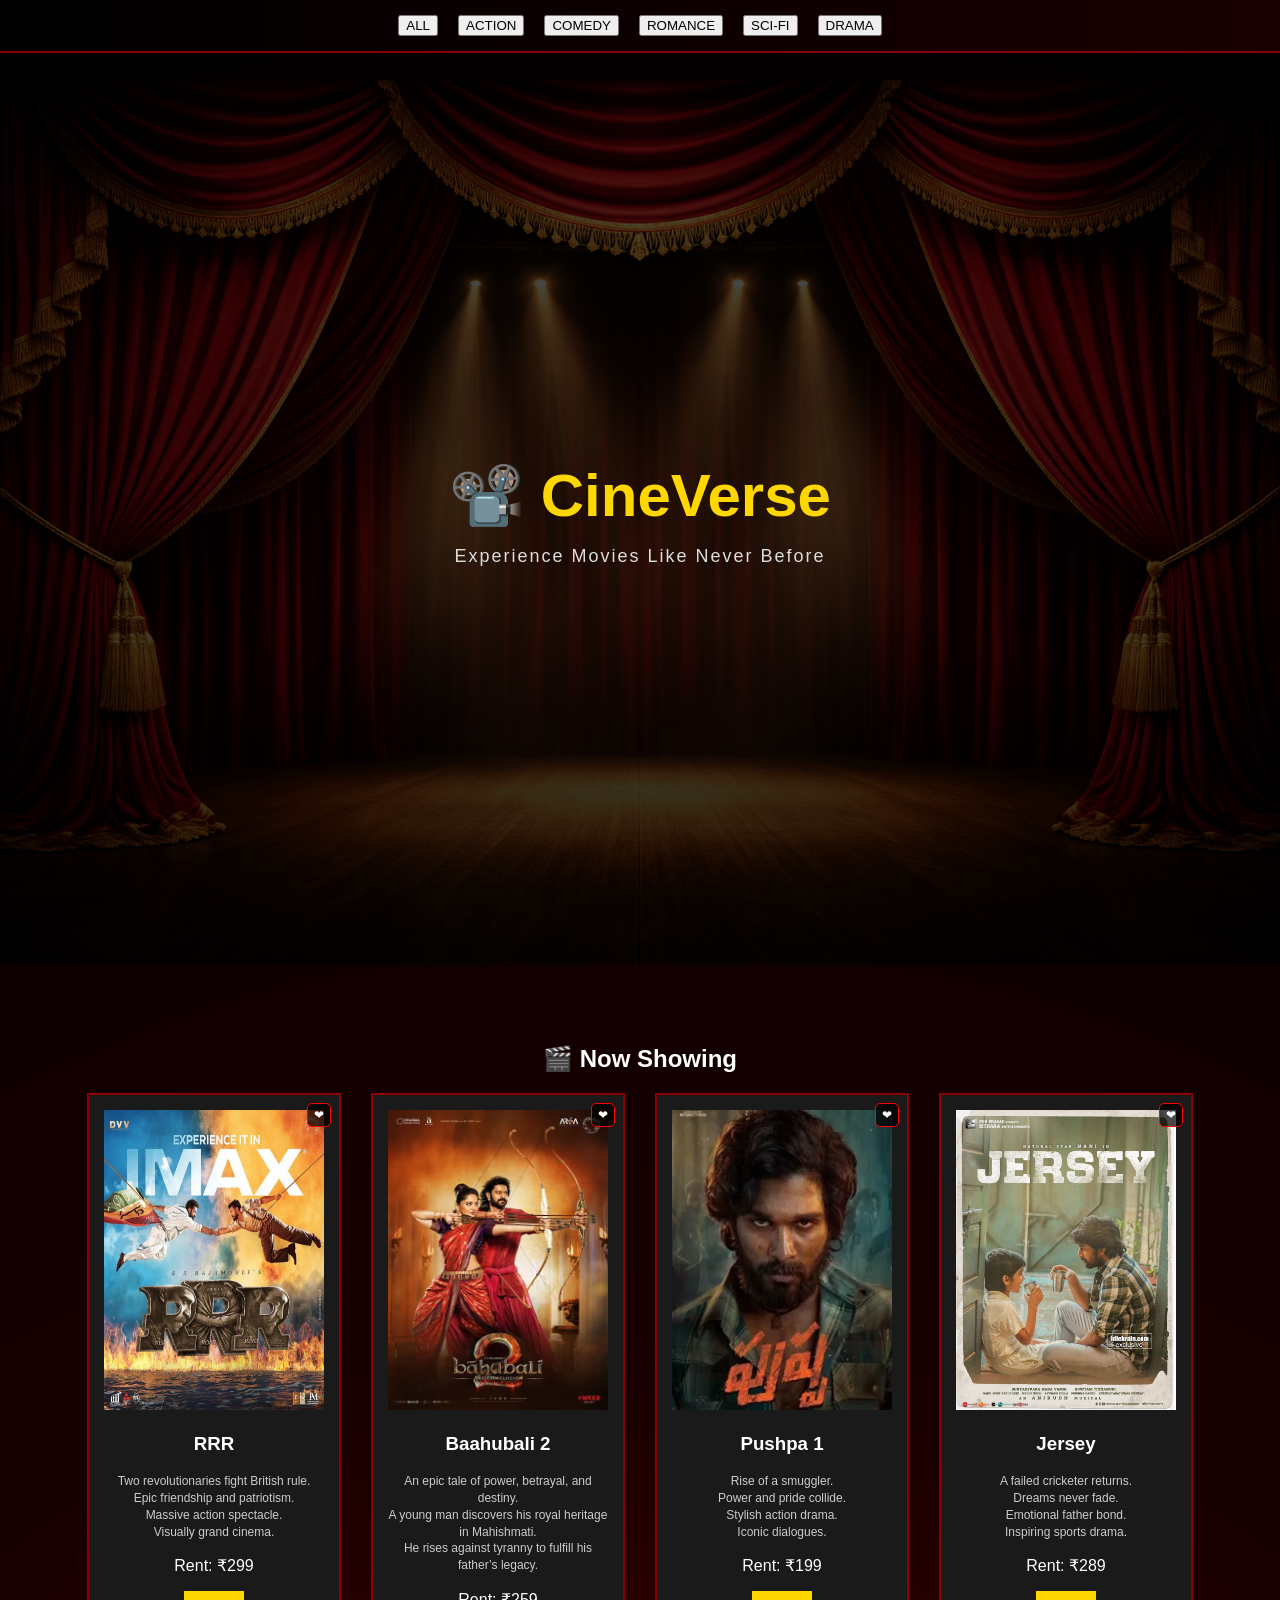
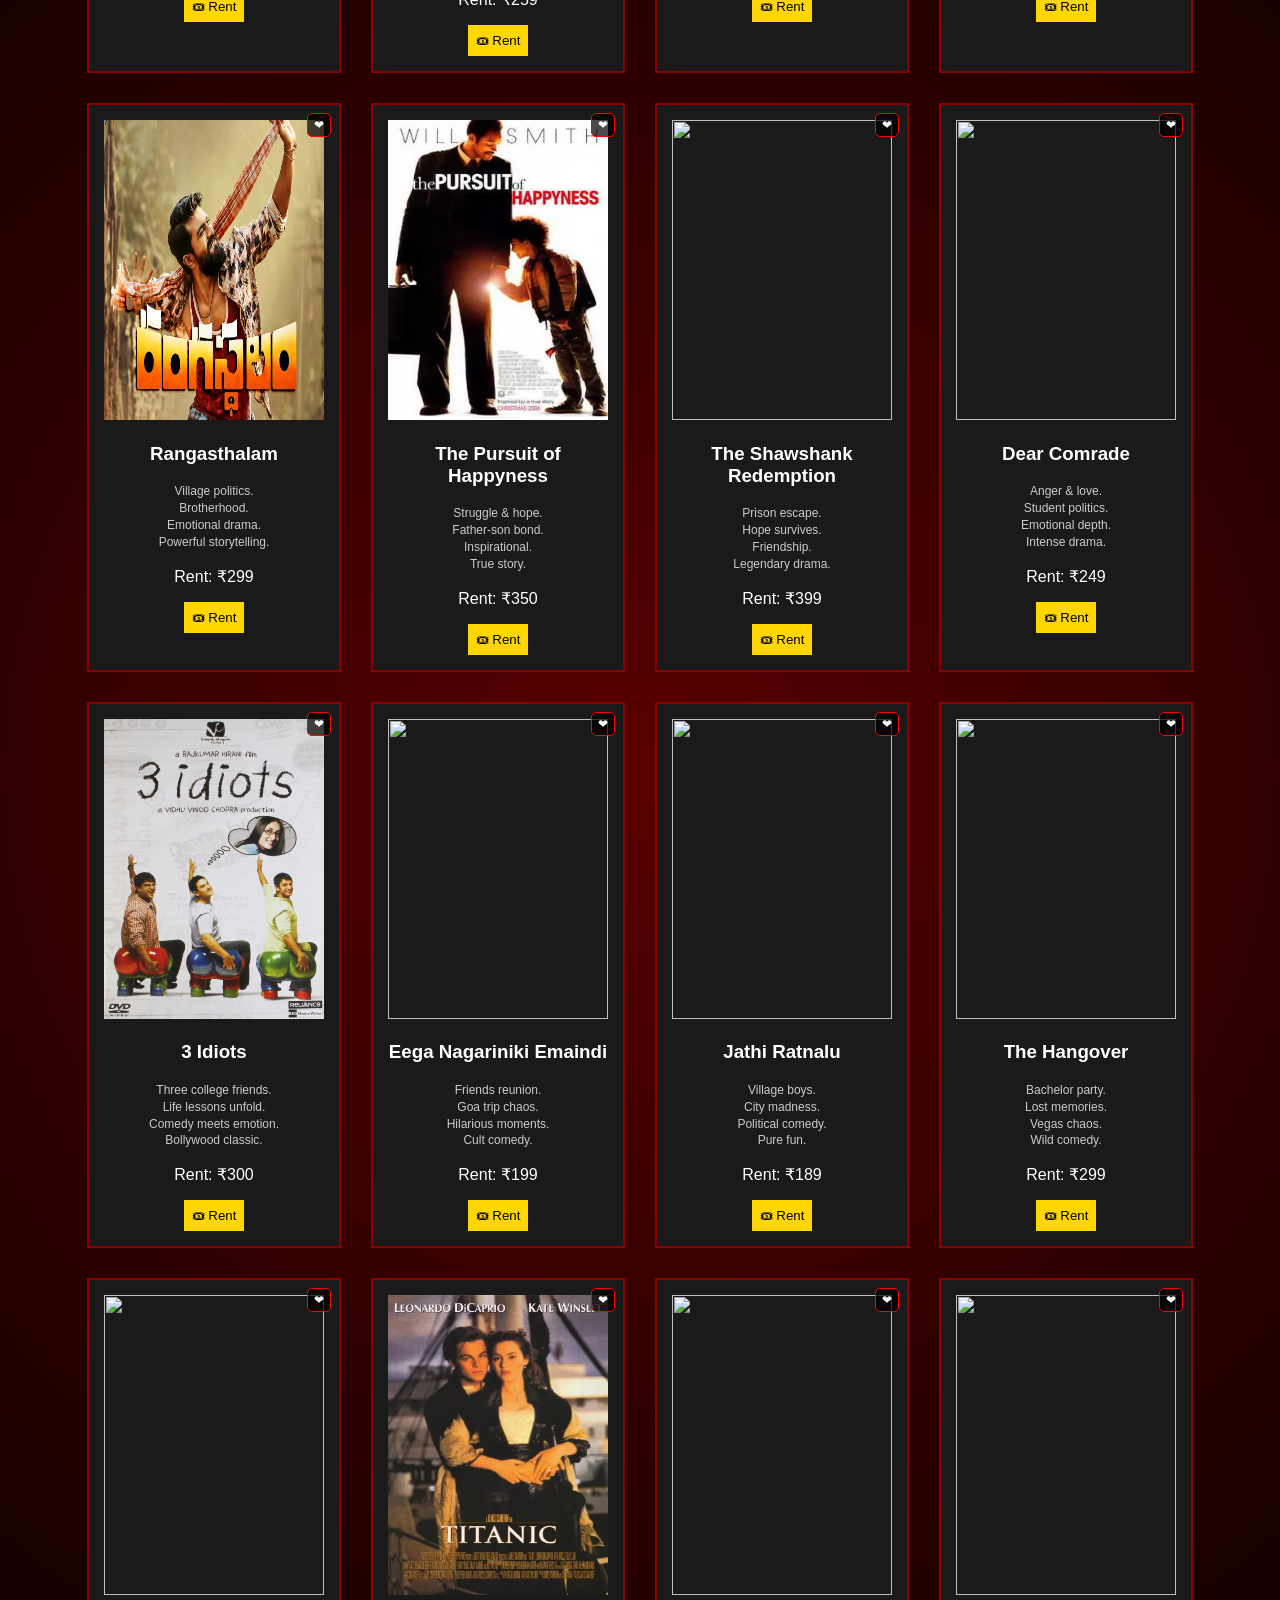
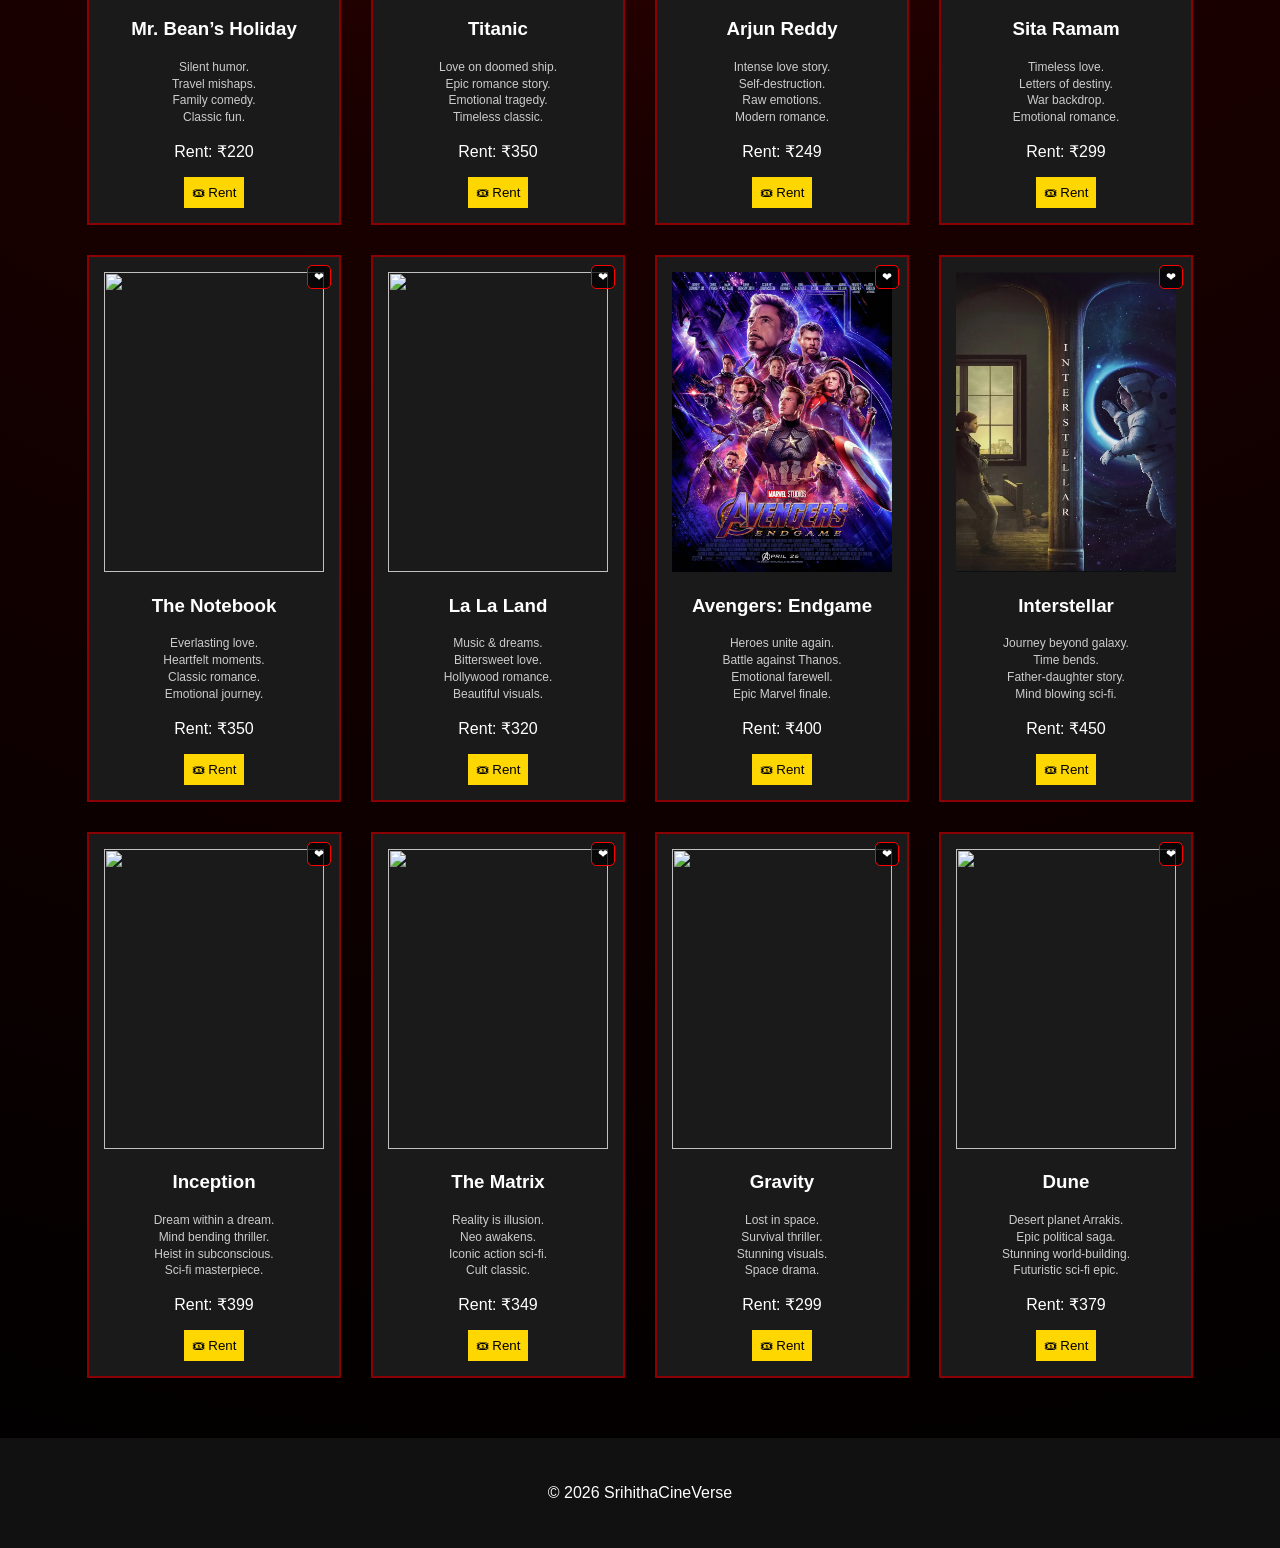
==== index.html @ cc837c57 "Add files via upload" ====
<!DOCTYPE html>
<html>
<head>
    <title>CineVerse Movie Library</title>
    <meta name="viewport" content="width=device-width, initial-scale=1.0">
    <link rel="stylesheet" href="style.css">
</head>

<body>

 <header class="main-header">
    <nav class="navbar">
        <button onclick="filterMovies('all')">ALL</button>
        <button onclick="filterMovies('action')">ACTION</button>
        <button onclick="filterMovies('comedy')">COMEDY</button>
        <button onclick="filterMovies('romance')">ROMANCE</button>
        <button onclick="filterMovies('scifi')">SCI-FI</button>
        <button onclick="filterMovies('drama')">DRAMA</button>
    </nav>
</header>

<!-- HERO -->
<section class="hero">

    <div class="hero-content">
        <h1 class="hero-logo">📽️ CineVerse</h1>
        <p class="hero-tagline">Experience Movies Like Never Before</p>
    </div>

</section>

<!-- MOVIES -->
<section id="movies">
<h2>🎬 Now Showing</h2>

<div class="movie-container">

<!-- RRR -->
<div class="movie-card" data-genre="action">
<button class="wishlist-btn">❤</button>
<img src="rrr.jpg">
<h3>RRR</h3>
<div class="rating" data-rating="4.8"></div>
<p class="description">
Two revolutionaries fight British rule.<br>
Epic friendship and patriotism.<br>
Massive action spectacle.<br>
Visually grand cinema.
</p>
<p class="price">Rent: ₹299</p>
<button class="rent-btn">🎟 Rent</button>
</div>

<!-- Baahubali -->
<div class="movie-card" data-genre="action">
<button class="wishlist-btn">❤</button>
<img src="bahubali.jpg">
<h3>Baahubali 2</h3>
<div class="rating" data-rating="4.7"></div>
<p class="description">
An epic tale of power, betrayal, and destiny.<br>
A young man discovers his royal heritage in Mahishmati.<br>
He rises against tyranny to fulfill his father’s legacy.<br>
</p>
<p class="price">Rent: ₹259</p>
<button class="rent-btn">🎟 Rent</button>
</div>

<!-- Pushpa -->
<div class="movie-card" data-genre="action">
<button class="wishlist-btn">❤</button>
<img src="pushpa.jpg">
<h3>Pushpa 1</h3>
<div class="rating" data-rating="4.5"></div>
<p class="description">
Rise of a smuggler.<br>
Power and pride collide.<br>
Stylish action drama.<br>
Iconic dialogues.
</p>
<p class="price">Rent: ₹199</p>
<button class="rent-btn">🎟 Rent</button>
</div>

<!-- Jersey -->
<div class="movie-card" data-genre="drama">
<button class="wishlist-btn">❤</button>
<img src="jersey.jpg">
<h3>Jersey</h3>
<div class="rating" data-rating="4.6"></div>
<p class="description">
A failed cricketer returns.<br>
Dreams never fade.<br>
Emotional father bond.<br>
Inspiring sports drama.
</p>
<p class="price">Rent: ₹289</p>
<button class="rent-btn">🎟 Rent</button>
</div>

<!-- Rangasthalam -->
<div class="movie-card" data-genre="drama">
<button class="wishlist-btn">❤</button>
<img src="Rangasthalam.jpg">
<h3>Rangasthalam</h3>
<div class="rating" data-rating="4.7"></div>
<p class="description">Village politics.<br>Brotherhood.<br>Emotional drama.<br>Powerful storytelling.</p>
<p class="price">Rent: ₹299</p>
<button class="rent-btn">🎟 Rent</button>
</div>

<!-- The Pursuit of Happyness -->
<div class="movie-card" data-genre="drama">
<button class="wishlist-btn">❤</button>
<img src="pursuitofhappyness.jpg">
<h3>The Pursuit of Happyness</h3>
<div class="rating" data-rating="4.8"></div>
<p class="description">Struggle & hope.<br>Father-son bond.<br>Inspirational.<br>True story.</p>
<p class="price">Rent: ₹350</p>
<button class="rent-btn">🎟 Rent</button>
</div>

<!-- Shawshank Redemption -->
<div class="movie-card" data-genre="drama">
<button class="wishlist-btn">❤</button>
<img src="https://m.media-amazon.com/images/I/81nC0eFQ0TL._AC_SL1500_.jpg">
<h3>The Shawshank Redemption</h3>
<div class="rating" data-rating="4.9"></div>
<p class="description">Prison escape.<br>Hope survives.<br>Friendship.<br>Legendary drama.</p>
<p class="price">Rent: ₹399</p>
<button class="rent-btn">🎟 Rent</button>
</div>

<!-- Dear Comrade -->
<div class="movie-card" data-genre="drama">
<button class="wishlist-btn">❤</button>
<img src="https://m.media-amazon.com/images/M/MV5BY2I4ZGY4YTAtYzQ4NS00MzI2LWJmYjAtOTM3ODliYzY5MTg0XkEyXkFqcGdeQXVyMTEzOTI5NTk@._V1_.jpg">
<h3>Dear Comrade</h3>
<div class="rating" data-rating="4.3"></div>
<p class="description">Anger & love.<br>Student politics.<br>Emotional depth.<br>Intense drama.</p>
<p class="price">Rent: ₹249</p>
<button class="rent-btn">🎟 Rent</button>
</div>

<!-- 3 Idiots -->
<div class="movie-card" data-genre="comedy">
<button class="wishlist-btn">❤</button>
<img src="3idiots.jpg">
<h3>3 Idiots</h3>
<div class="rating" data-rating="4.9"></div>
<p class="description">
Three college friends.<br>
Life lessons unfold.<br>
Comedy meets emotion.<br>
Bollywood classic.
</p>
<p class="price">Rent: ₹300</p>
<button class="rent-btn">🎟 Rent</button>
</div>

<!-- Eega Nagariniki Emaindi -->
<div class="movie-card" data-genre="comedy">
<button class="wishlist-btn">❤</button>
<img src="https://m.media-amazon.com/images/M/MV5BZWEzZjY3NDUtZTM1OS00MTNkLWFiZDEtYjZhZDY5ZjQxYzU5XkEyXkFqcGdeQXVyMTEzOTI5NTk@._V1_.jpg">
<h3>Eega Nagariniki Emaindi</h3>
<div class="rating" data-rating="4.6"></div>
<p class="description">Friends reunion.<br>Goa trip chaos.<br>Hilarious moments.<br>Cult comedy.</p>
<p class="price">Rent: ₹199</p>
<button class="rent-btn">🎟 Rent</button>
</div>

<!-- Jathi Ratnalu -->
<div class="movie-card" data-genre="comedy">
<button class="wishlist-btn">❤</button>
<img src="https://m.media-amazon.com/images/M/MV5BM2M5ZWI5NTgtNTEyMy00NmUwLWJhOWQtODBhNWE1NzI3Mjc4XkEyXkFqcGdeQXVyMTEzOTI5NTk@._V1_.jpg">
<h3>Jathi Ratnalu</h3>
<div class="rating" data-rating="4.3"></div>
<p class="description">Village boys.<br>City madness.<br>Political comedy.<br>Pure fun.</p>
<p class="price">Rent: ₹189</p>
<button class="rent-btn">🎟 Rent</button>
</div>

<!-- Hangover -->
<div class="movie-card" data-genre="comedy">
<button class="wishlist-btn">❤</button>
<img src="https://m.media-amazon.com/images/I/81o2Q2XHfHL._AC_SL1500_.jpg">
<h3>The Hangover</h3>
<div class="rating" data-rating="4.4"></div>
<p class="description">Bachelor party.<br>Lost memories.<br>Vegas chaos.<br>Wild comedy.</p>
<p class="price">Rent: ₹299</p>
<button class="rent-btn">🎟 Rent</button>
</div>

<!-- Mr Bean Holiday -->
<div class="movie-card" data-genre="comedy">
<button class="wishlist-btn">❤</button>
<img src="https://m.media-amazon.com/images/I/71+U9y5nCwL._AC_SL1024_.jpg">
<h3>Mr. Bean’s Holiday</h3>
<div class="rating" data-rating="4.2"></div>
<p class="description">Silent humor.<br>Travel mishaps.<br>Family comedy.<br>Classic fun.</p>
<p class="price">Rent: ₹220</p>
<button class="rent-btn">🎟 Rent</button>
</div>

<!-- Titanic -->
<div class="movie-card" data-genre="romance">
<button class="wishlist-btn">❤</button>
<img src="titanic.jpg">
<h3>Titanic</h3>
<div class="rating" data-rating="4.7"></div>
<p class="description">
Love on doomed ship.<br>
Epic romance story.<br>
Emotional tragedy.<br>
Timeless classic.
</p>
<p class="price">Rent: ₹350</p>
<button class="rent-btn">🎟 Rent</button>
</div>

<!-- Arjun Reddy -->
<div class="movie-card" data-genre="romance">
<button class="wishlist-btn">❤</button>
<img src="https://m.media-amazon.com/images/M/MV5BY2I2ZmU0N2EtYzQxNy00YzZhLWI2YzQtZTQwZmU5ZTA4ZDU2XkEyXkFqcGdeQXVyMTEzOTI5NTk@._V1_.jpg">
<h3>Arjun Reddy</h3>
<div class="rating" data-rating="4.4"></div>
<p class="description">Intense love story.<br>Self-destruction.<br>Raw emotions.<br>Modern romance.</p>
<p class="price">Rent: ₹249</p>
<button class="rent-btn">🎟 Rent</button>
</div>

<!-- Sita Ramam -->
<div class="movie-card" data-genre="romance">
<button class="wishlist-btn">❤</button>
<img src="https://m.media-amazon.com/images/M/MV5BYjY4ZWE0NTAtZThmMy00NWRhLThmNzYtZjQ5YzFlMTRmZjYyXkEyXkFqcGdeQXVyMTEzOTI5NTk@._V1_.jpg">
<h3>Sita Ramam</h3>
<div class="rating" data-rating="4.7"></div>
<p class="description">Timeless love.<br>Letters of destiny.<br>War backdrop.<br>Emotional romance.</p>
<p class="price">Rent: ₹299</p>
<button class="rent-btn">🎟 Rent</button>
</div>

<!-- The Notebook -->
<div class="movie-card" data-genre="romance">
<button class="wishlist-btn">❤</button>
<img src="https://m.media-amazon.com/images/I/71E8VNPC1dL._AC_SL1024_.jpg">
<h3>The Notebook</h3>
<div class="rating" data-rating="4.6"></div>
<p class="description">Everlasting love.<br>Heartfelt moments.<br>Classic romance.<br>Emotional journey.</p>
<p class="price">Rent: ₹350</p>
<button class="rent-btn">🎟 Rent</button>
</div>

<!-- La La Land -->
<div class="movie-card" data-genre="romance">
<button class="wishlist-btn">❤</button>
<img src="https://m.media-amazon.com/images/I/81D+KJkOZxL._AC_SL1500_.jpg">
<h3>La La Land</h3>
<div class="rating" data-rating="4.5"></div>
<p class="description">Music & dreams.<br>Bittersweet love.<br>Hollywood romance.<br>Beautiful visuals.</p>
<p class="price">Rent: ₹320</p>
<button class="rent-btn">🎟 Rent</button>
</div>

<!-- Avengers -->
<div class="movie-card" data-genre="action">
<button class="wishlist-btn">❤</button>
<img src="avengers.jpg">
<h3>Avengers: Endgame</h3>
<div class="rating" data-rating="4.8"></div>
<p class="description">
Heroes unite again.<br>
Battle against Thanos.<br>
Emotional farewell.<br>
Epic Marvel finale.
</p>
<p class="price">Rent: ₹400</p>
<button class="rent-btn">🎟 Rent</button>
</div>

<!-- Interstellar -->
<div class="movie-card" data-genre="scifi">
<button class="wishlist-btn">❤</button>
<img src="interstellar.jpg">
<h3>Interstellar</h3>
<div class="rating" data-rating="4.6"></div>
<p class="description">
Journey beyond galaxy.<br>
Time bends.<br>
Father-daughter story.<br>
Mind blowing sci-fi.
</p>
<p class="price">Rent: ₹450</p>
<button class="rent-btn">🎟 Rent</button>
</div>

<!-- Inception -->
<div class="movie-card" data-genre="scifi">
<button class="wishlist-btn">❤</button>
<img src="https://m.media-amazon.com/images/I/81p+xe8cbnL._AC_SL1500_.jpg">
<h3>Inception</h3>
<div class="rating" data-rating="4.8"></div>
<p class="description">
Dream within a dream.<br>
Mind bending thriller.<br>
Heist in subconscious.<br>
Sci-fi masterpiece.
</p>
<p class="price">Rent: ₹399</p>
<button class="rent-btn">🎟 Rent</button>
</div>

<!-- The Matrix -->
<div class="movie-card" data-genre="scifi">
<button class="wishlist-btn">❤</button>
<img src="https://m.media-amazon.com/images/I/51EG732BV3L.jpg">
<h3>The Matrix</h3>
<div class="rating" data-rating="4.7"></div>
<p class="description">
Reality is illusion.<br>
Neo awakens.<br>
Iconic action sci-fi.<br>
Cult classic.
</p>
<p class="price">Rent: ₹349</p>
<button class="rent-btn">🎟 Rent</button>
</div>

<!-- Gravity -->
<div class="movie-card" data-genre="scifi">
<button class="wishlist-btn">❤</button>
<img src="https://m.media-amazon.com/images/I/81kR3zY5k9L._AC_SL1500_.jpg">
<h3>Gravity</h3>
<div class="rating" data-rating="4.5"></div>
<p class="description">
Lost in space.<br>
Survival thriller.<br>
Stunning visuals.<br>
Space drama.
</p>
<p class="price">Rent: ₹299</p>
<button class="rent-btn">🎟 Rent</button>
</div>

<!-- Dune -->
<div class="movie-card" data-genre="scifi">
<button class="wishlist-btn">❤</button>
<img src="https://m.media-amazon.com/images/I/81xXAy6Q3zL._AC_SL1500_.jpg">
<h3>Dune</h3>
<div class="rating" data-rating="4.6"></div>
<p class="description">
Desert planet Arrakis.<br>
Epic political saga.<br>
Stunning world-building.<br>
Futuristic sci-fi epic.
</p>
<p class="price">Rent: ₹379</p>
<button class="rent-btn">🎟 Rent</button>
</div>

</div>
</section>

<footer class="footer">
    <p>© 2026 SrihithaCineVerse</p>
</footer>

<script src="script.js"></script></body>
</html>
---- style.css ----
body {
    margin: 0;
    font-family: Arial, sans-serif;
    padding-top: 80px;
    color: white;

    /* THEATRE STYLE BACKGROUND */
    background:
        radial-gradient(circle at center, #5a0000 0%, #1a0000 40%, #000000 100%);
}



/* HEADER */
.main-header {
.main-header {
    position: fixed;
    top: 0;
    left: 0;              /* ADD THIS */
    width: 100%;
    background: linear-gradient(to right, #000000, #1a0000);
    padding: 15px 0;
    border-bottom: 2px solid #8B0000;
    z-index: 9999;        /* INCREASE THIS */
}
}
.hero-line {
    width: 250px;
    height: 3px;
    background: gold;
    margin: 20px auto;  /* spacing above and below */
}

/* Center genre buttons */
.main-header {
    position: fixed;
    top: 0;
    left: 0;
    right: 0;              /* ADD THIS */
    width: 100%;
    background: linear-gradient(to right, #000000, #1a0000);
    padding: 15px 0;
    border-bottom: 2px solid #8B0000;

    z-index: 99999;        /* VERY HIGH */
}

.navbar {
    display: flex;
    justify-content: center;
    gap: 20px;
}
.navbar button:hover {
    background: gold;
}

.logo { color: gold; font-size: 22px; }

.search-box input {
    padding: 6px 12px;
    border-radius: 20px;
    border: none;
}

/* HERO */
.hero {
    height: 85vh;
    display: flex;
    justify-content: center;
    align-items: center;
    text-align: center;

    background:
        linear-gradient(rgba(0,0,0,0.7), rgba(0,0,0,0.8)),
        url("open-curtain.jpg");

    background-size: cover;
    background-position: center;
    position: relative;
    z-index: 1;
}


.hero-logo {
    font-size: 60px;
    color: gold;
    margin: 0;
}

.hero-tagline {
    margin-top: 15px;
    font-size: 18px;
    color: #ddd;
    letter-spacing: 2px;
}

/* MOVIES */
section { padding: 60px 20px; text-align: center; }

.movie-container {
    display: flex;
    flex-wrap: wrap;
    justify-content: center;
    gap: 30px;
}

.movie-card {
    position: relative;
    width: 220px;
    background: #1a1a1a;
    padding: 15px;
    border: 2px solid #8B0000;
    transition: 0.3s;
}

.movie-card:hover { transform: scale(1.05); }

.movie-card img {
    width: 100%;
    height: 300px;
}

.rating { color: gold; }

.description {
    font-size: 12px;
    color: #ccc;
    margin: 8px 0;
    line-height: 1.4;
}

/* SMALL WISHLIST */
.wishlist-btn {
    position: absolute;
    top: 8px;
    right: 8px;
    background: rgba(0,0,0,0.7);
    border: 1px solid red;
    color: white;
    font-size: 12px;
    padding: 4px 6px;
    cursor: pointer;
    border-radius: 5px;
}

.wishlist-btn.active { background: red; }

.rent-btn {
    background: gold;
    padding: 8px;
    border: none;
    cursor: pointer;
}

.footer {
    background: #111;
    padding: 30px;
    text-align: center;
}
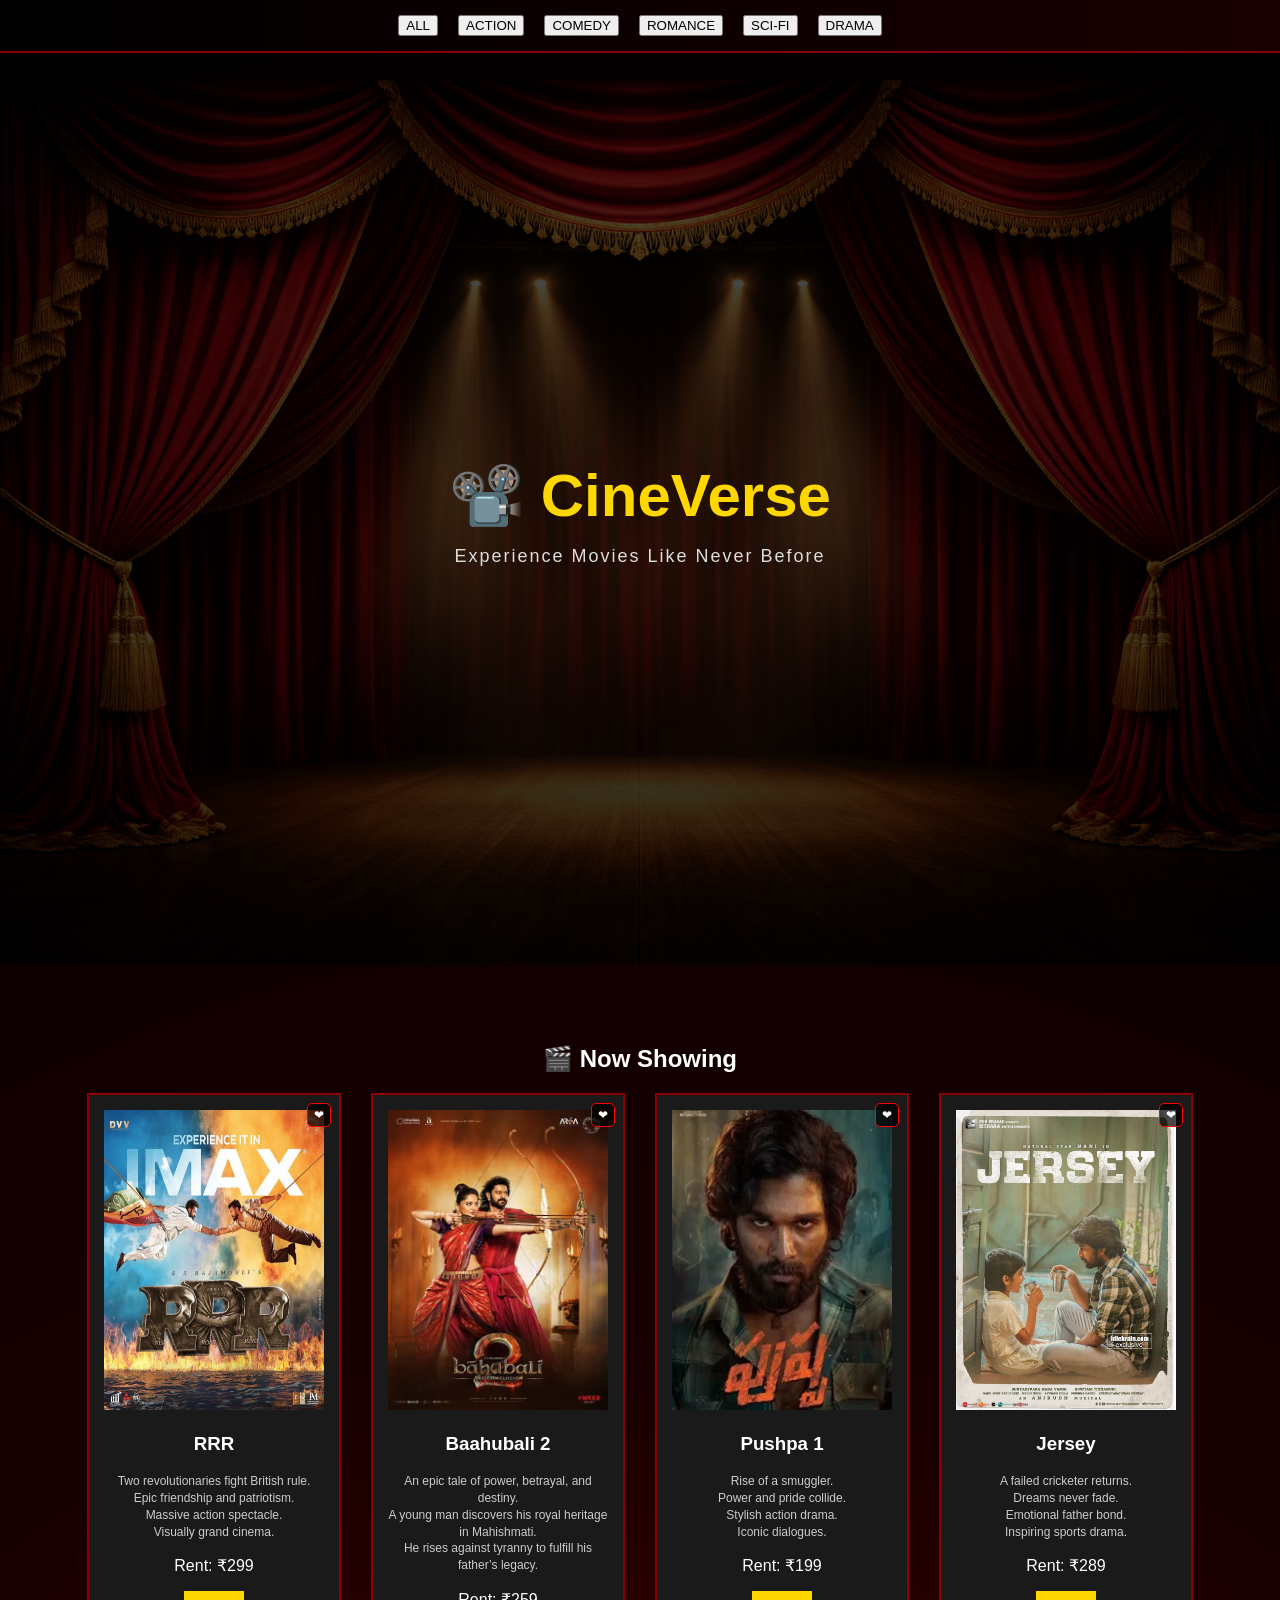
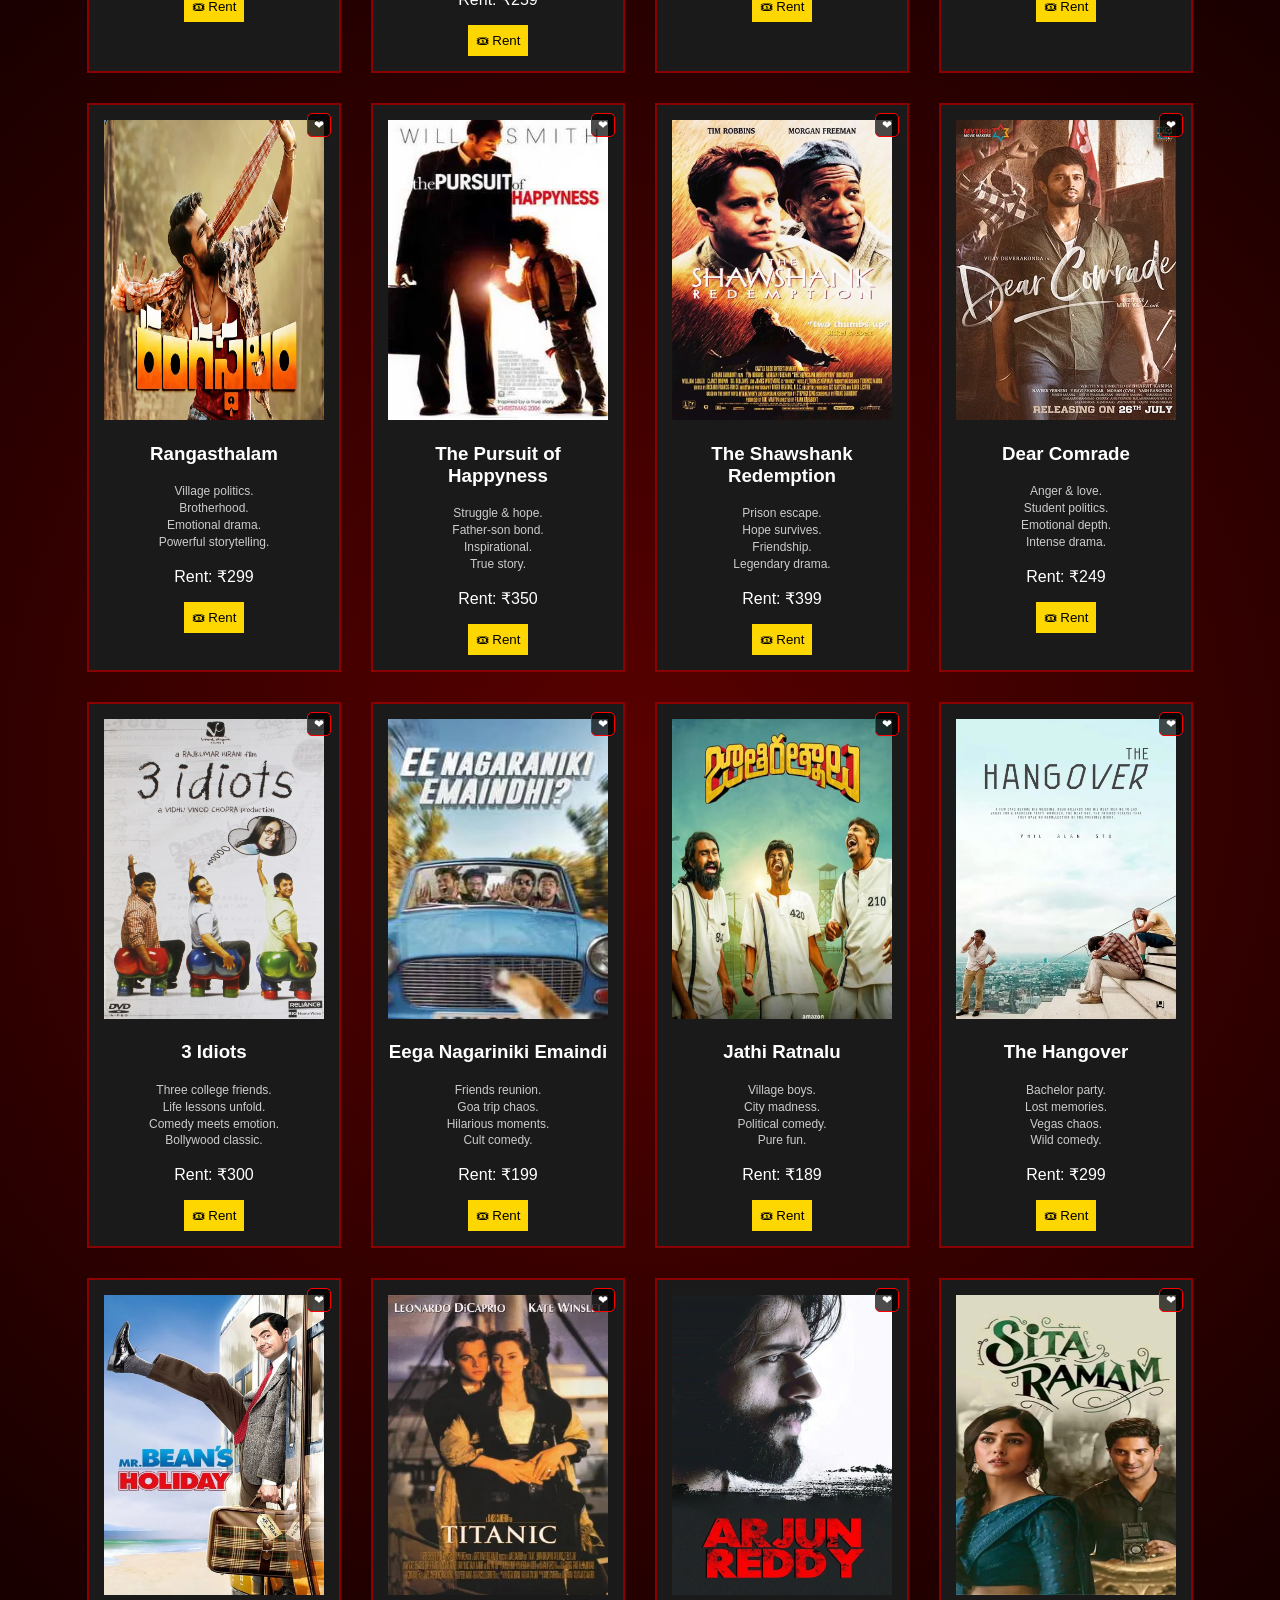
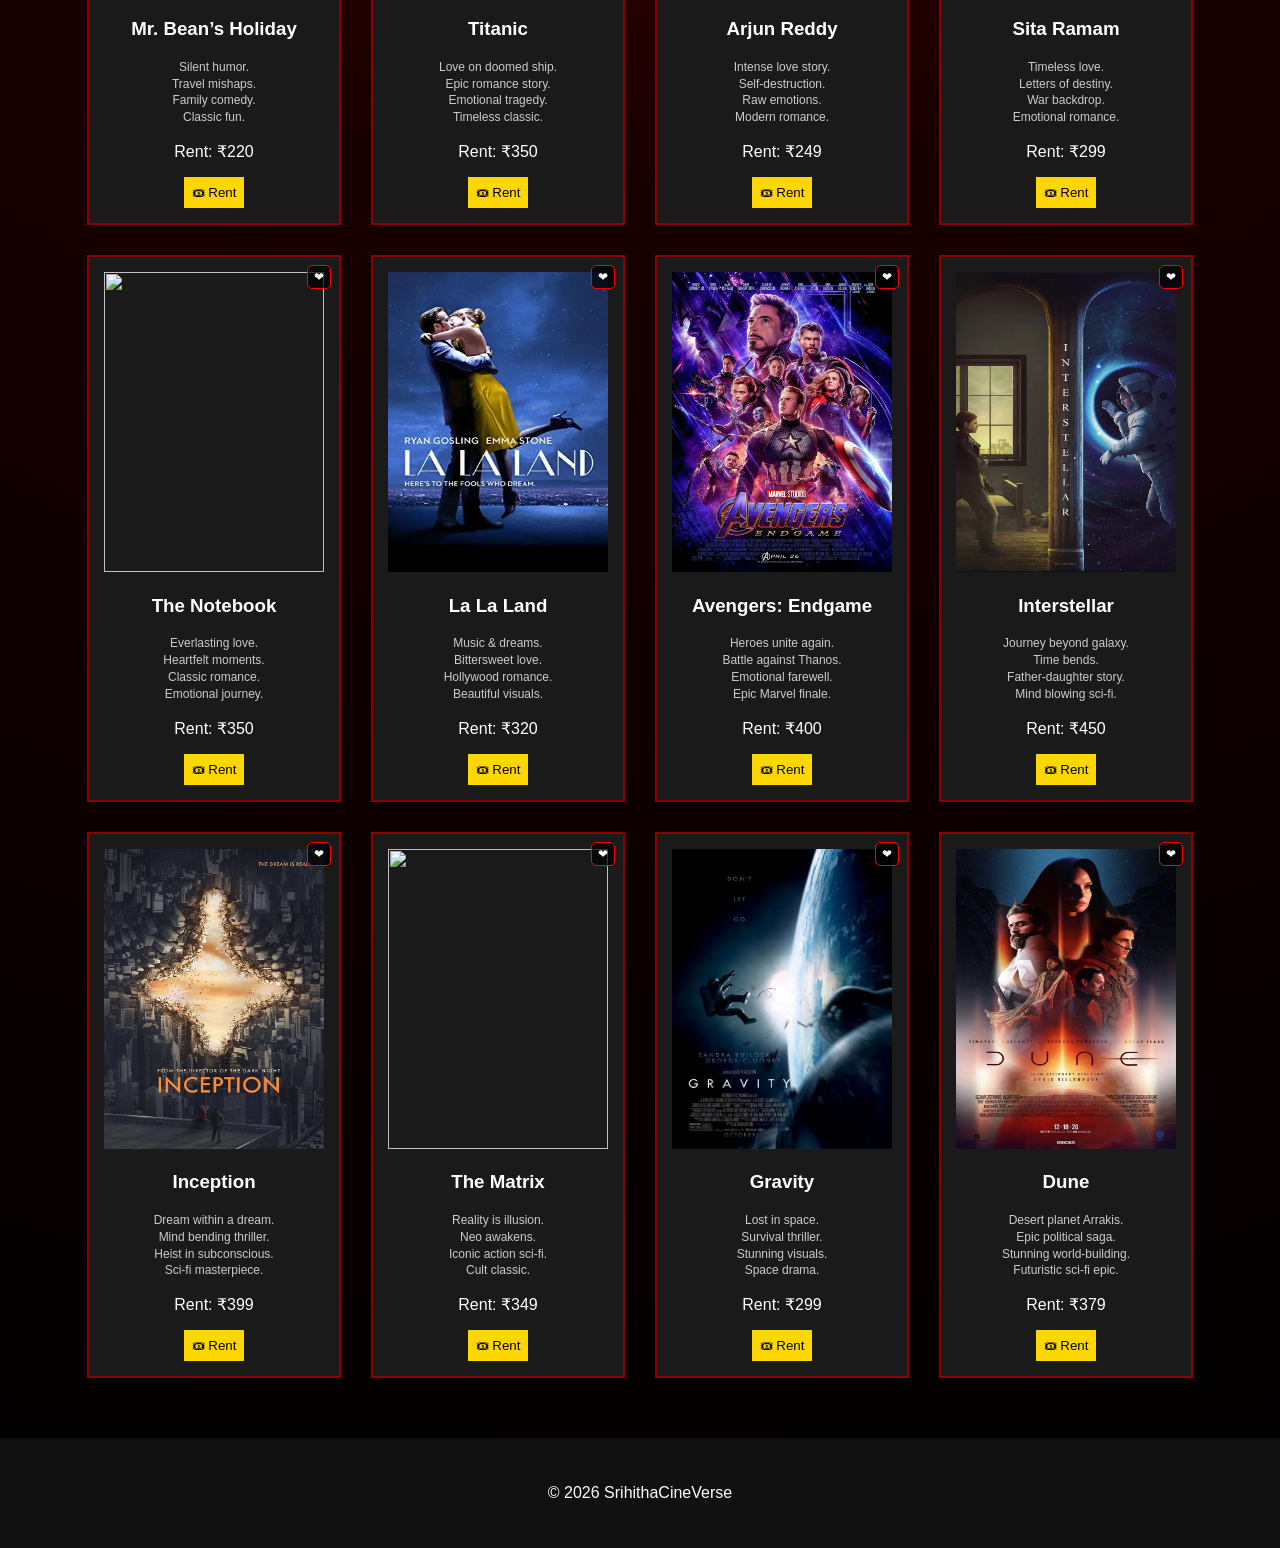
==== commit 06677ddb: "Update index.html" ====
--- a/index.html
+++ b/index.html
@@ -123,7 +123,7 @@
 <!-- Shawshank Redemption -->
 <div class="movie-card" data-genre="drama">
 <button class="wishlist-btn">❤</button>
-<img src="https://m.media-amazon.com/images/I/81nC0eFQ0TL._AC_SL1500_.jpg">
+<img src="shawshankredemption.jpg">
 <h3>The Shawshank Redemption</h3>
 <div class="rating" data-rating="4.9"></div>
 <p class="description">Prison escape.<br>Hope survives.<br>Friendship.<br>Legendary drama.</p>
@@ -134,7 +134,7 @@
 <!-- Dear Comrade -->
 <div class="movie-card" data-genre="drama">
 <button class="wishlist-btn">❤</button>
-<img src="https://m.media-amazon.com/images/M/MV5BY2I4ZGY4YTAtYzQ4NS00MzI2LWJmYjAtOTM3ODliYzY5MTg0XkEyXkFqcGdeQXVyMTEzOTI5NTk@._V1_.jpg">
+<img src="dearcomrade.jpg">
 <h3>Dear Comrade</h3>
 <div class="rating" data-rating="4.3"></div>
 <p class="description">Anger & love.<br>Student politics.<br>Emotional depth.<br>Intense drama.</p>
@@ -161,7 +161,7 @@
 <!-- Eega Nagariniki Emaindi -->
 <div class="movie-card" data-genre="comedy">
 <button class="wishlist-btn">❤</button>
-<img src="https://m.media-amazon.com/images/M/MV5BZWEzZjY3NDUtZTM1OS00MTNkLWFiZDEtYjZhZDY5ZjQxYzU5XkEyXkFqcGdeQXVyMTEzOTI5NTk@._V1_.jpg">
+<img src="eenagaranikiemaindi.jpg">
 <h3>Eega Nagariniki Emaindi</h3>
 <div class="rating" data-rating="4.6"></div>
 <p class="description">Friends reunion.<br>Goa trip chaos.<br>Hilarious moments.<br>Cult comedy.</p>
@@ -172,7 +172,7 @@
 <!-- Jathi Ratnalu -->
 <div class="movie-card" data-genre="comedy">
 <button class="wishlist-btn">❤</button>
-<img src="https://m.media-amazon.com/images/M/MV5BM2M5ZWI5NTgtNTEyMy00NmUwLWJhOWQtODBhNWE1NzI3Mjc4XkEyXkFqcGdeQXVyMTEzOTI5NTk@._V1_.jpg">
+<img src="jathiratnalu.jpg">
 <h3>Jathi Ratnalu</h3>
 <div class="rating" data-rating="4.3"></div>
 <p class="description">Village boys.<br>City madness.<br>Political comedy.<br>Pure fun.</p>
@@ -183,7 +183,7 @@
 <!-- Hangover -->
 <div class="movie-card" data-genre="comedy">
 <button class="wishlist-btn">❤</button>
-<img src="https://m.media-amazon.com/images/I/81o2Q2XHfHL._AC_SL1500_.jpg">
+<img src="hangover.jpg">
 <h3>The Hangover</h3>
 <div class="rating" data-rating="4.4"></div>
 <p class="description">Bachelor party.<br>Lost memories.<br>Vegas chaos.<br>Wild comedy.</p>
@@ -194,7 +194,7 @@
 <!-- Mr Bean Holiday -->
 <div class="movie-card" data-genre="comedy">
 <button class="wishlist-btn">❤</button>
-<img src="https://m.media-amazon.com/images/I/71+U9y5nCwL._AC_SL1024_.jpg">
+<img src="mr.bean.jpg">
 <h3>Mr. Bean’s Holiday</h3>
 <div class="rating" data-rating="4.2"></div>
 <p class="description">Silent humor.<br>Travel mishaps.<br>Family comedy.<br>Classic fun.</p>
@@ -221,7 +221,7 @@
 <!-- Arjun Reddy -->
 <div class="movie-card" data-genre="romance">
 <button class="wishlist-btn">❤</button>
-<img src="https://m.media-amazon.com/images/M/MV5BY2I2ZmU0N2EtYzQxNy00YzZhLWI2YzQtZTQwZmU5ZTA4ZDU2XkEyXkFqcGdeQXVyMTEzOTI5NTk@._V1_.jpg">
+<img src="arjunreddy.jpg">
 <h3>Arjun Reddy</h3>
 <div class="rating" data-rating="4.4"></div>
 <p class="description">Intense love story.<br>Self-destruction.<br>Raw emotions.<br>Modern romance.</p>
@@ -232,7 +232,7 @@
 <!-- Sita Ramam -->
 <div class="movie-card" data-genre="romance">
 <button class="wishlist-btn">❤</button>
-<img src="https://m.media-amazon.com/images/M/MV5BYjY4ZWE0NTAtZThmMy00NWRhLThmNzYtZjQ5YzFlMTRmZjYyXkEyXkFqcGdeQXVyMTEzOTI5NTk@._V1_.jpg">
+<img src="sitaramam.jpg">
 <h3>Sita Ramam</h3>
 <div class="rating" data-rating="4.7"></div>
 <p class="description">Timeless love.<br>Letters of destiny.<br>War backdrop.<br>Emotional romance.</p>
@@ -243,7 +243,7 @@
 <!-- The Notebook -->
 <div class="movie-card" data-genre="romance">
 <button class="wishlist-btn">❤</button>
-<img src="https://m.media-amazon.com/images/I/71E8VNPC1dL._AC_SL1024_.jpg">
+<img src="thenotebook.jpg">
 <h3>The Notebook</h3>
 <div class="rating" data-rating="4.6"></div>
 <p class="description">Everlasting love.<br>Heartfelt moments.<br>Classic romance.<br>Emotional journey.</p>
@@ -254,7 +254,7 @@
 <!-- La La Land -->
 <div class="movie-card" data-genre="romance">
 <button class="wishlist-btn">❤</button>
-<img src="https://m.media-amazon.com/images/I/81D+KJkOZxL._AC_SL1500_.jpg">
+<img src="lalaland.jpg">
 <h3>La La Land</h3>
 <div class="rating" data-rating="4.5"></div>
 <p class="description">Music & dreams.<br>Bittersweet love.<br>Hollywood romance.<br>Beautiful visuals.</p>
@@ -297,7 +297,7 @@
 <!-- Inception -->
 <div class="movie-card" data-genre="scifi">
 <button class="wishlist-btn">❤</button>
-<img src="https://m.media-amazon.com/images/I/81p+xe8cbnL._AC_SL1500_.jpg">
+<img src="inception.jpg">
 <h3>Inception</h3>
 <div class="rating" data-rating="4.8"></div>
 <p class="description">
@@ -313,7 +313,7 @@
 <!-- The Matrix -->
 <div class="movie-card" data-genre="scifi">
 <button class="wishlist-btn">❤</button>
-<img src="https://m.media-amazon.com/images/I/51EG732BV3L.jpg">
+<img src="thematrix.jpg">
 <h3>The Matrix</h3>
 <div class="rating" data-rating="4.7"></div>
 <p class="description">
@@ -329,7 +329,7 @@
 <!-- Gravity -->
 <div class="movie-card" data-genre="scifi">
 <button class="wishlist-btn">❤</button>
-<img src="https://m.media-amazon.com/images/I/81kR3zY5k9L._AC_SL1500_.jpg">
+<img src="gravity.jpg">
 <h3>Gravity</h3>
 <div class="rating" data-rating="4.5"></div>
 <p class="description">
@@ -345,7 +345,7 @@
 <!-- Dune -->
 <div class="movie-card" data-genre="scifi">
 <button class="wishlist-btn">❤</button>
-<img src="https://m.media-amazon.com/images/I/81xXAy6Q3zL._AC_SL1500_.jpg">
+<img src="dune.jpg">
 <h3>Dune</h3>
 <div class="rating" data-rating="4.6"></div>
 <p class="description">
@@ -366,4 +366,5 @@
 </footer>
 
 <script src="script.js"></script></body>
-</html>+
+</html>
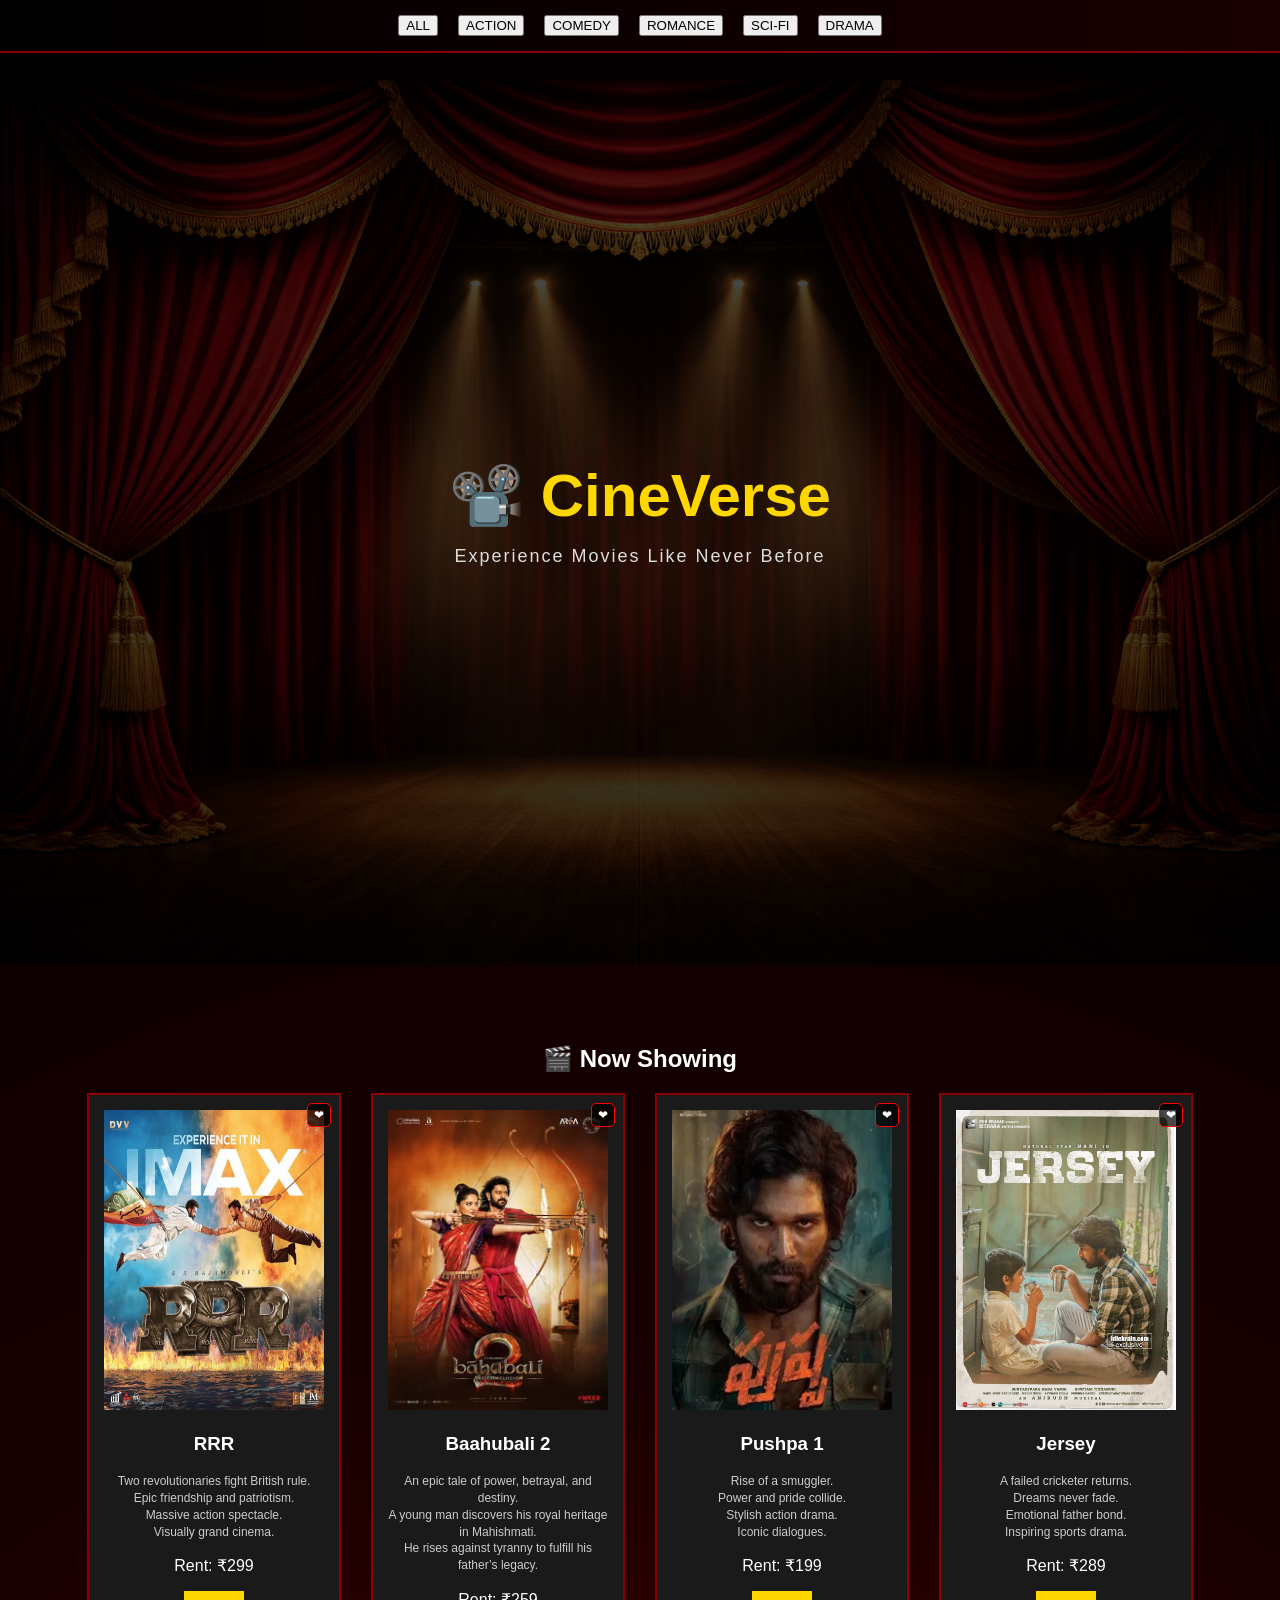
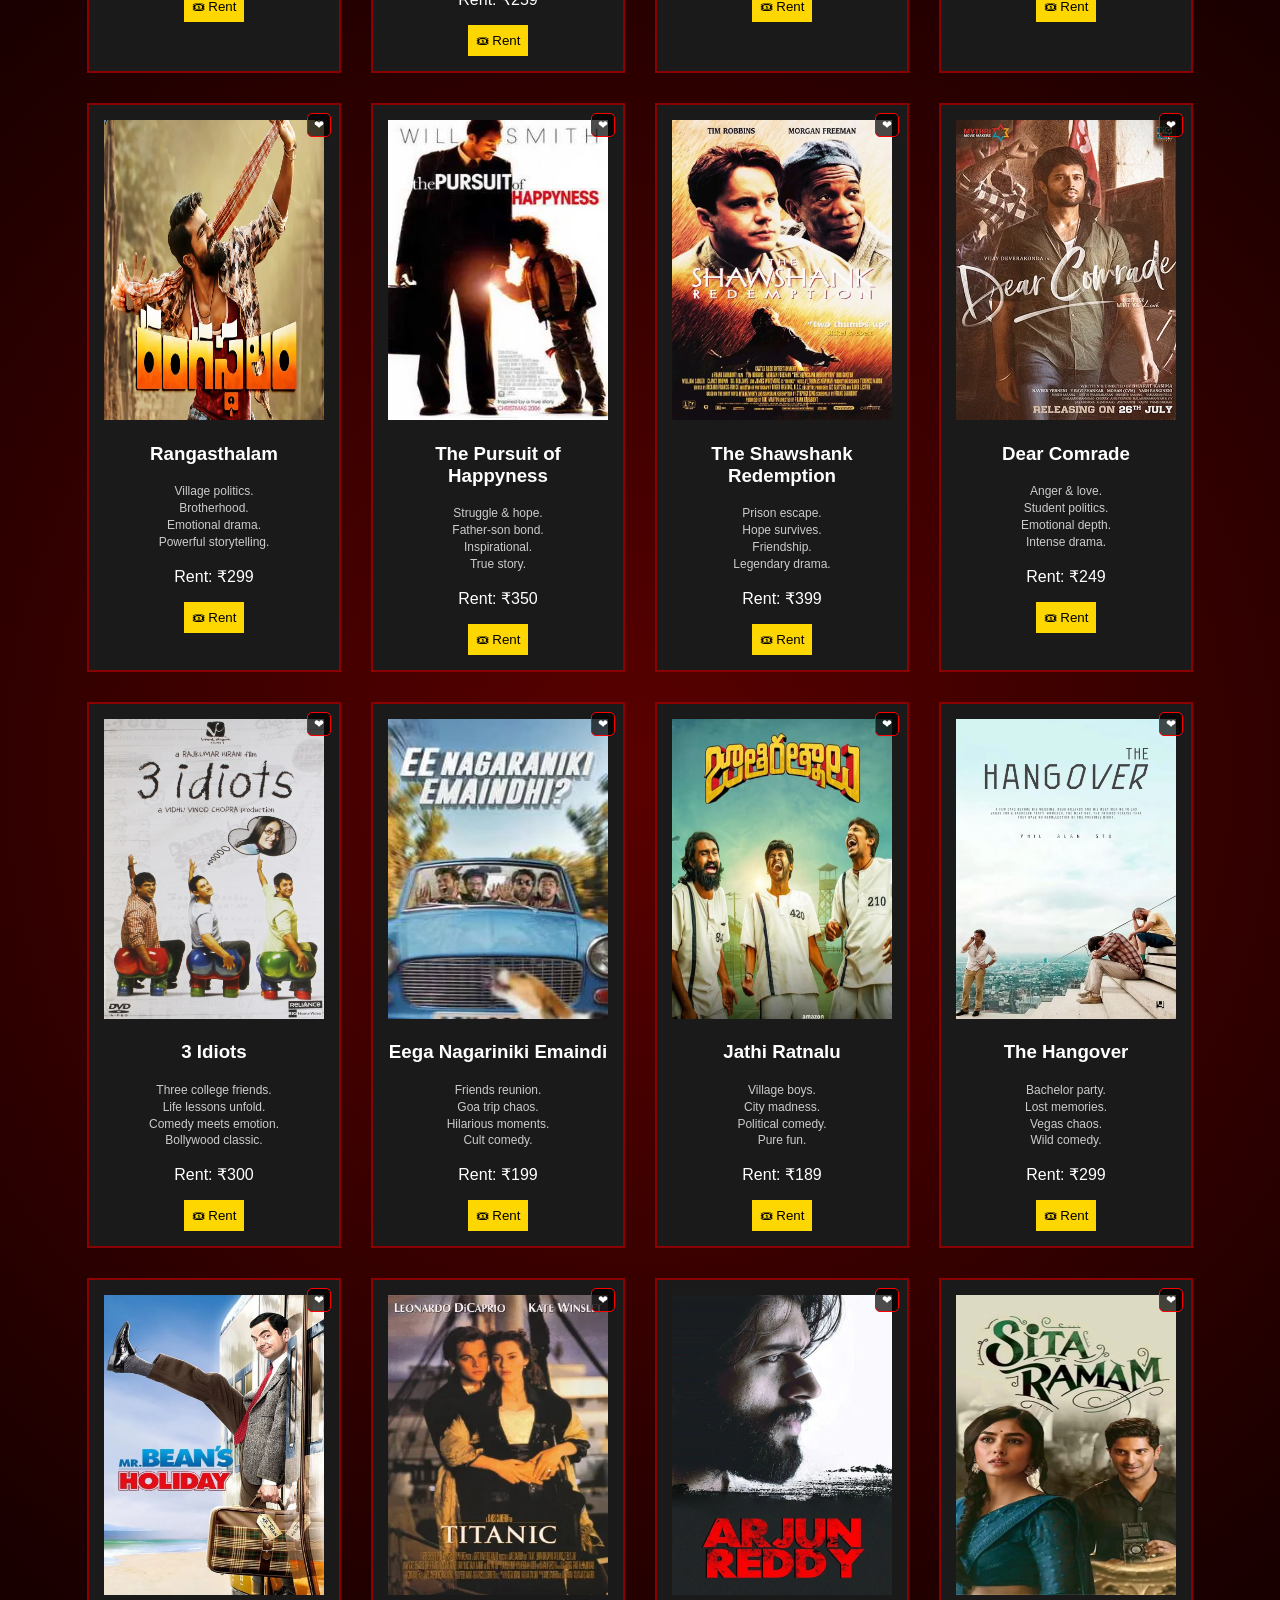
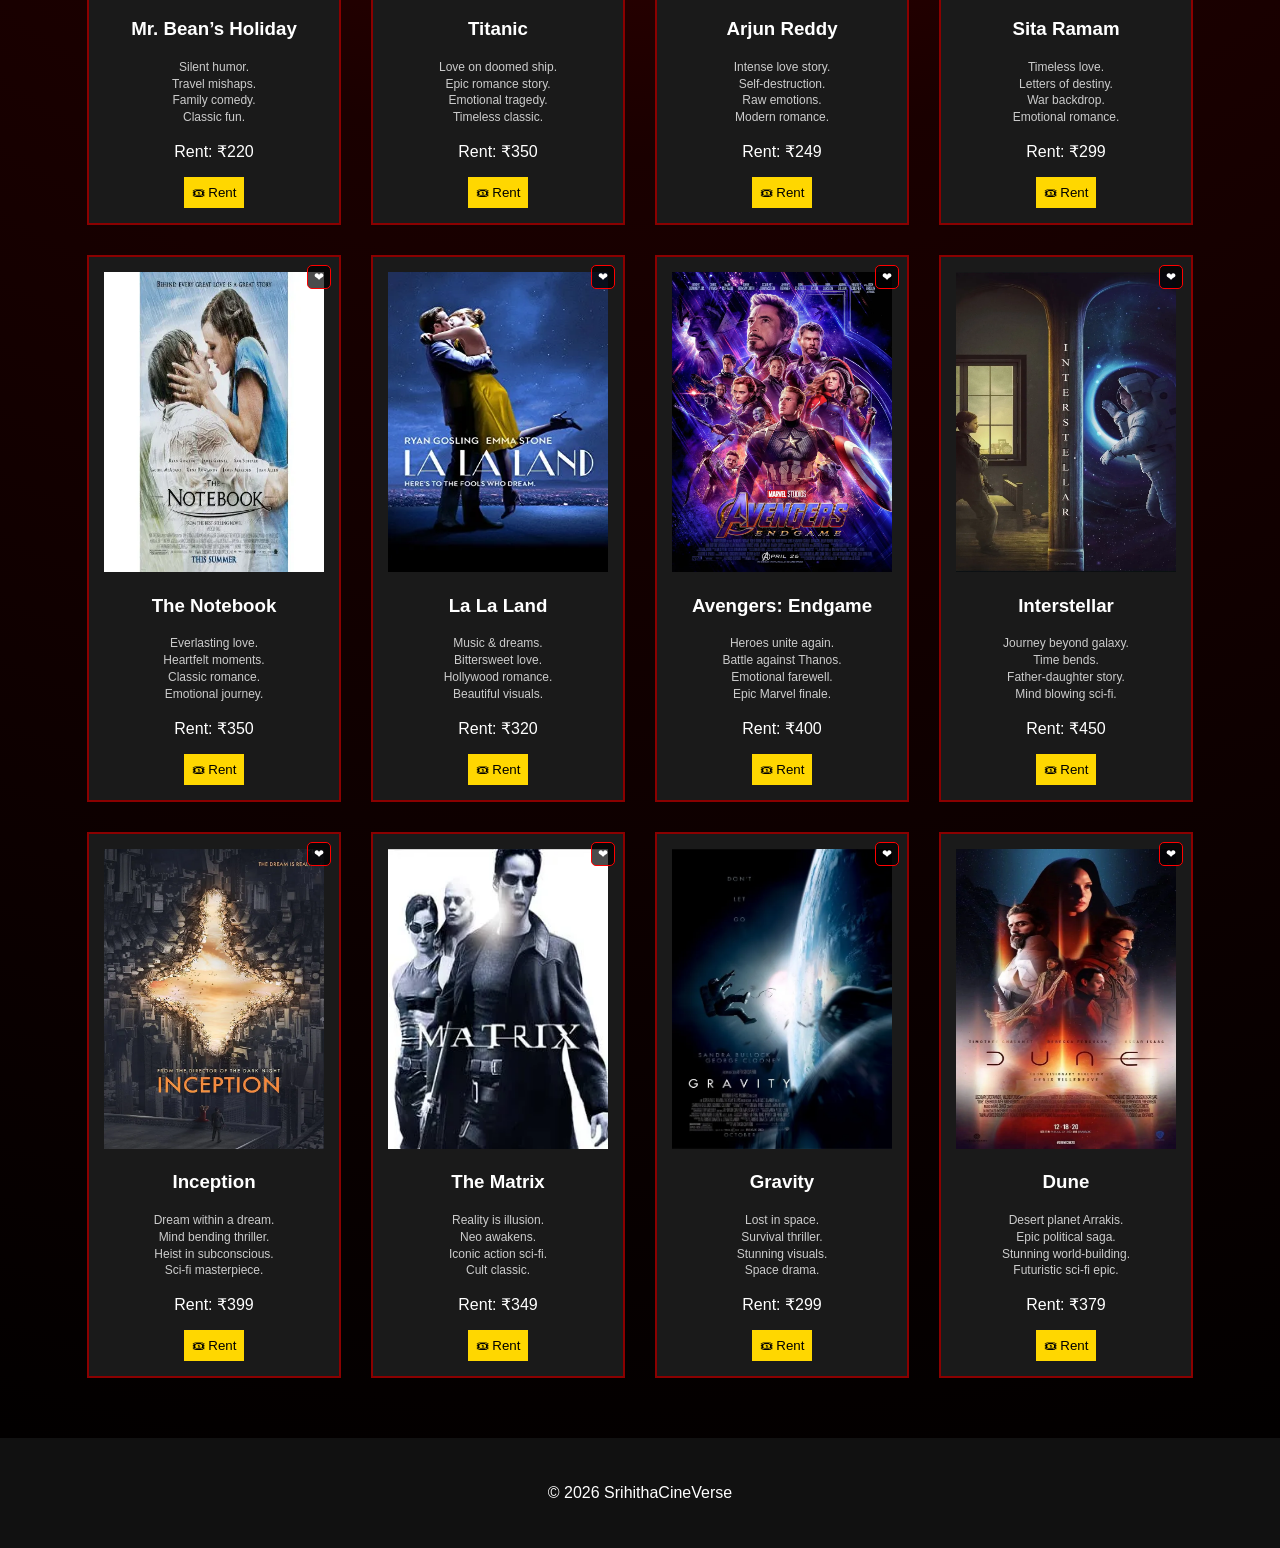
==== commit cc9e05b5: "Fix HTML formatting and structure" ====
--- a/index.html
+++ b/index.html
@@ -313,7 +313,7 @@
 <!-- The Matrix -->
 <div class="movie-card" data-genre="scifi">
 <button class="wishlist-btn">❤</button>
-<img src="thematrix.jpg">
+<img src="matrix.jpg">
 <h3>The Matrix</h3>
 <div class="rating" data-rating="4.7"></div>
 <p class="description">
@@ -368,3 +368,4 @@
 <script src="script.js"></script></body>
 
 </html>
+
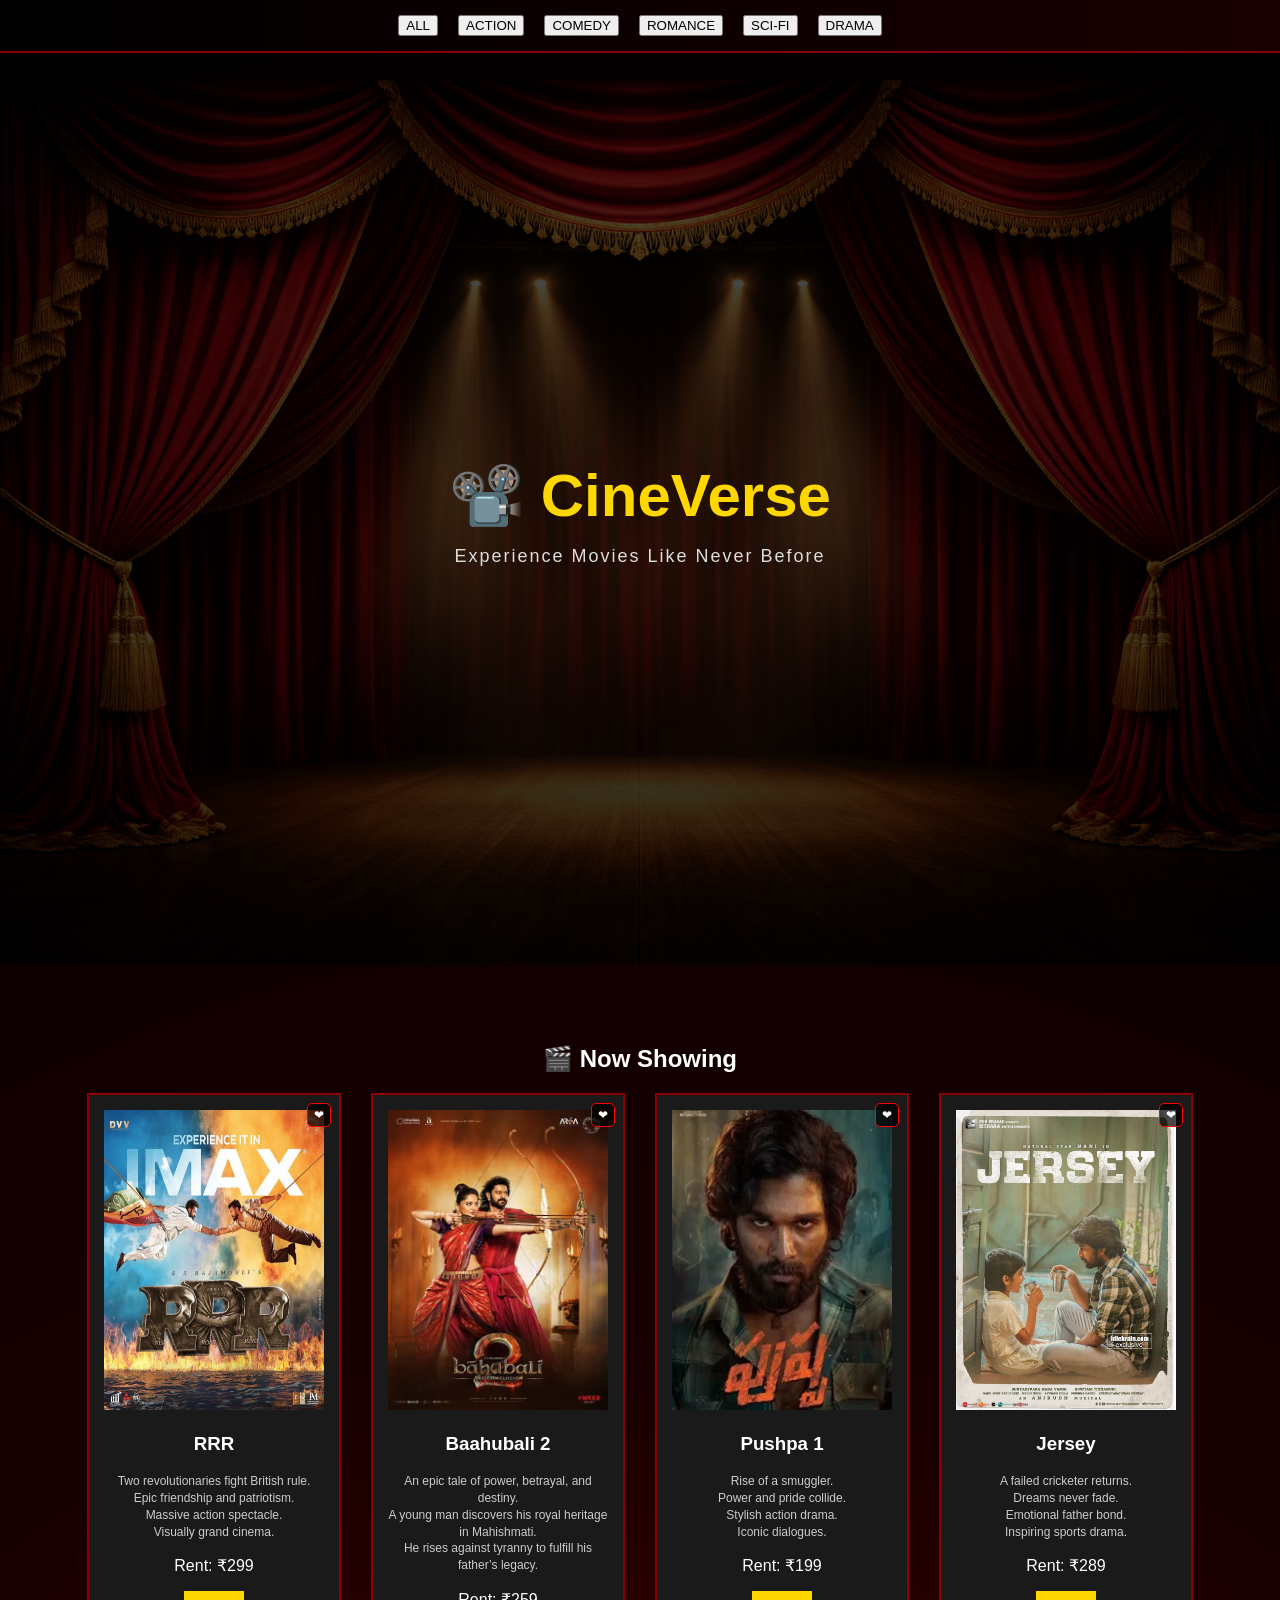
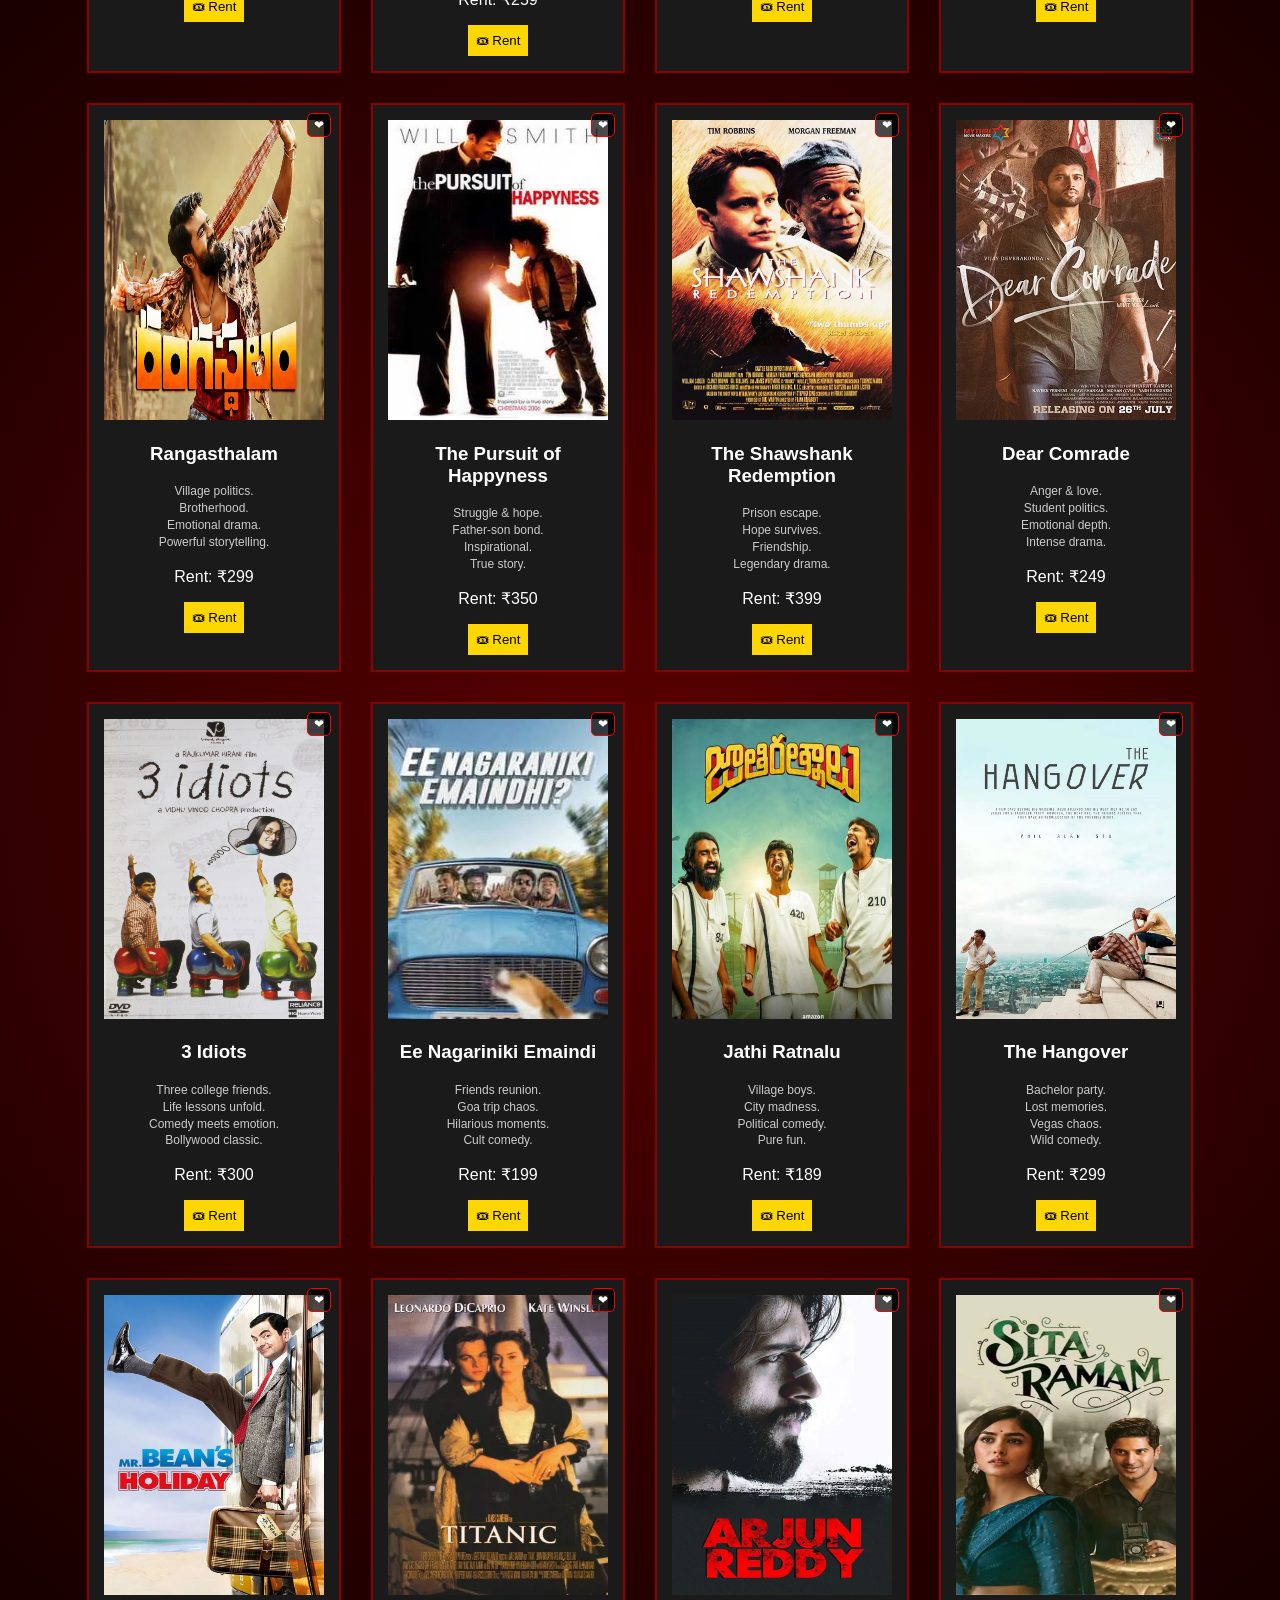
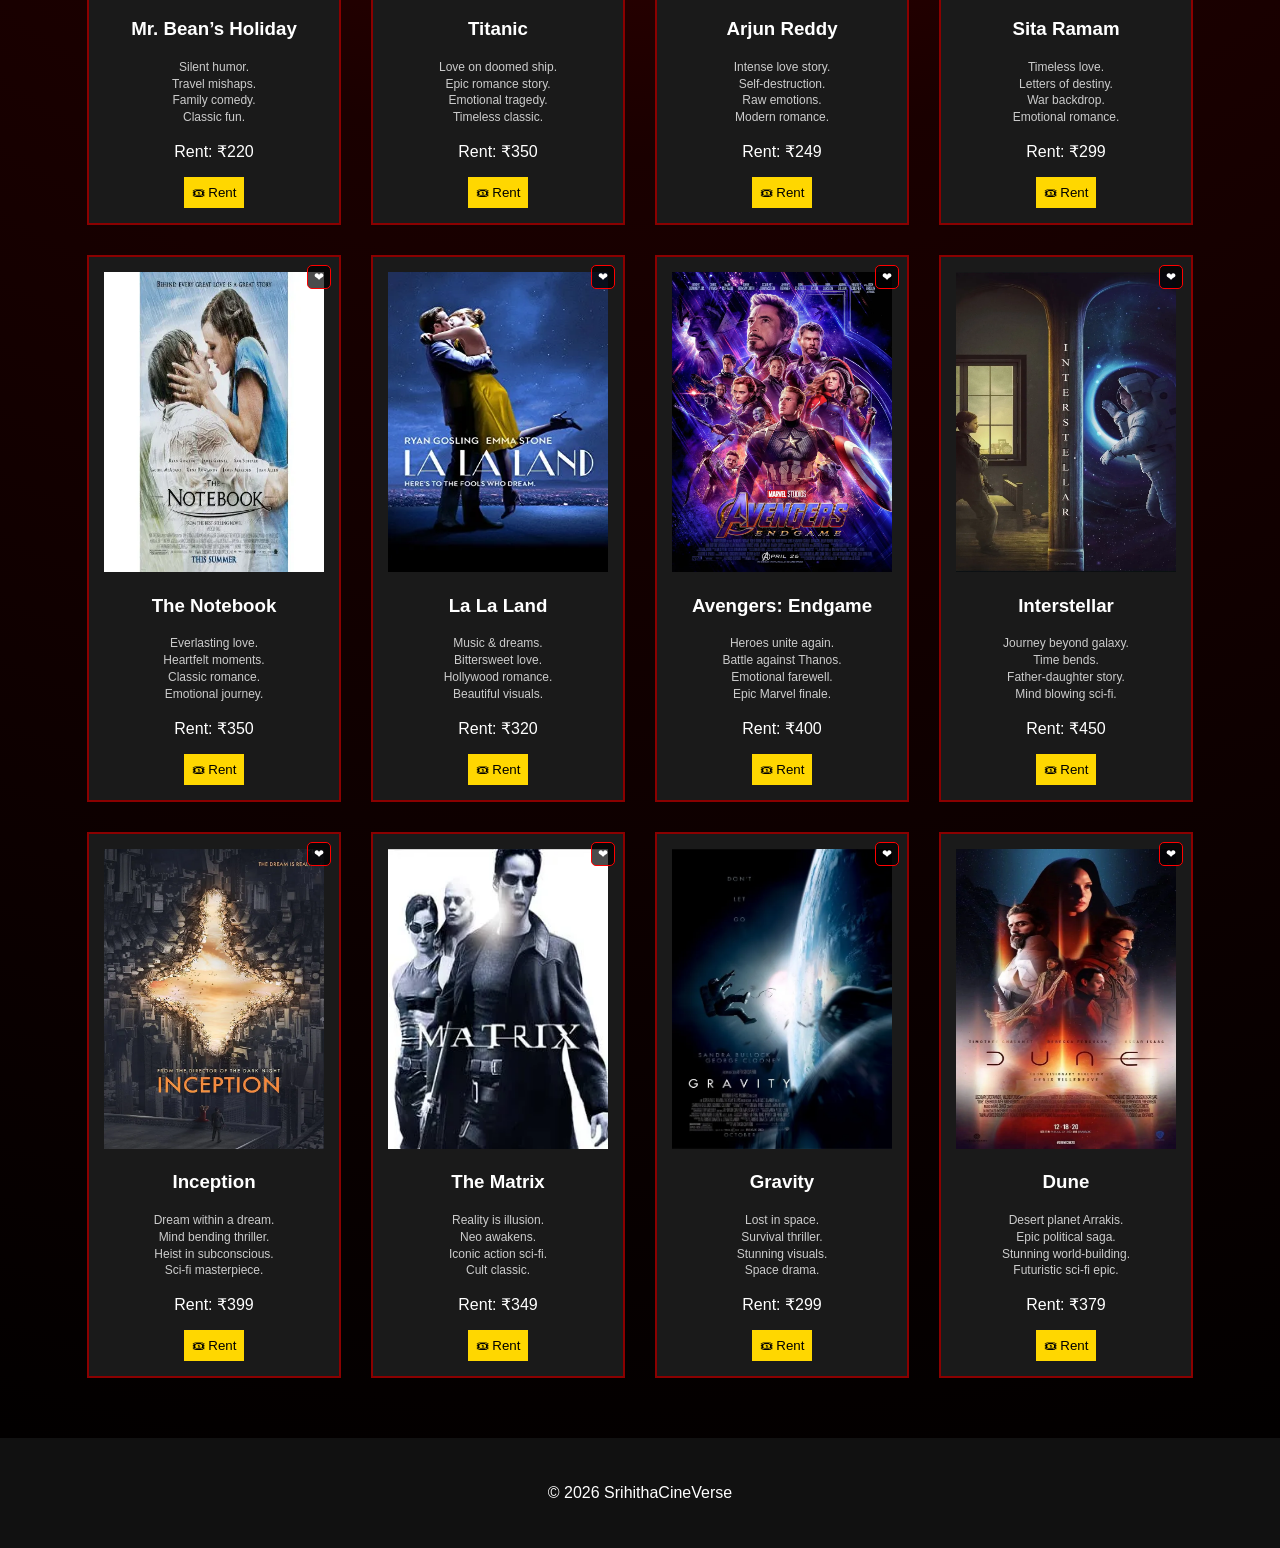
==== commit a733b34b: "Fix HTML encoding issues in index.html" ====
--- a/index.html
+++ b/index.html
@@ -158,11 +158,11 @@
 <button class="rent-btn">🎟 Rent</button>
 </div>
 
-<!-- Eega Nagariniki Emaindi -->
+<!-- Ee Nagariniki Emaindi -->
 <div class="movie-card" data-genre="comedy">
 <button class="wishlist-btn">❤</button>
 <img src="eenagaranikiemaindi.jpg">
-<h3>Eega Nagariniki Emaindi</h3>
+<h3>Ee Nagariniki Emaindi</h3>
 <div class="rating" data-rating="4.6"></div>
 <p class="description">Friends reunion.<br>Goa trip chaos.<br>Hilarious moments.<br>Cult comedy.</p>
 <p class="price">Rent: ₹199</p>
@@ -369,3 +369,4 @@
 
 </html>
 
+
